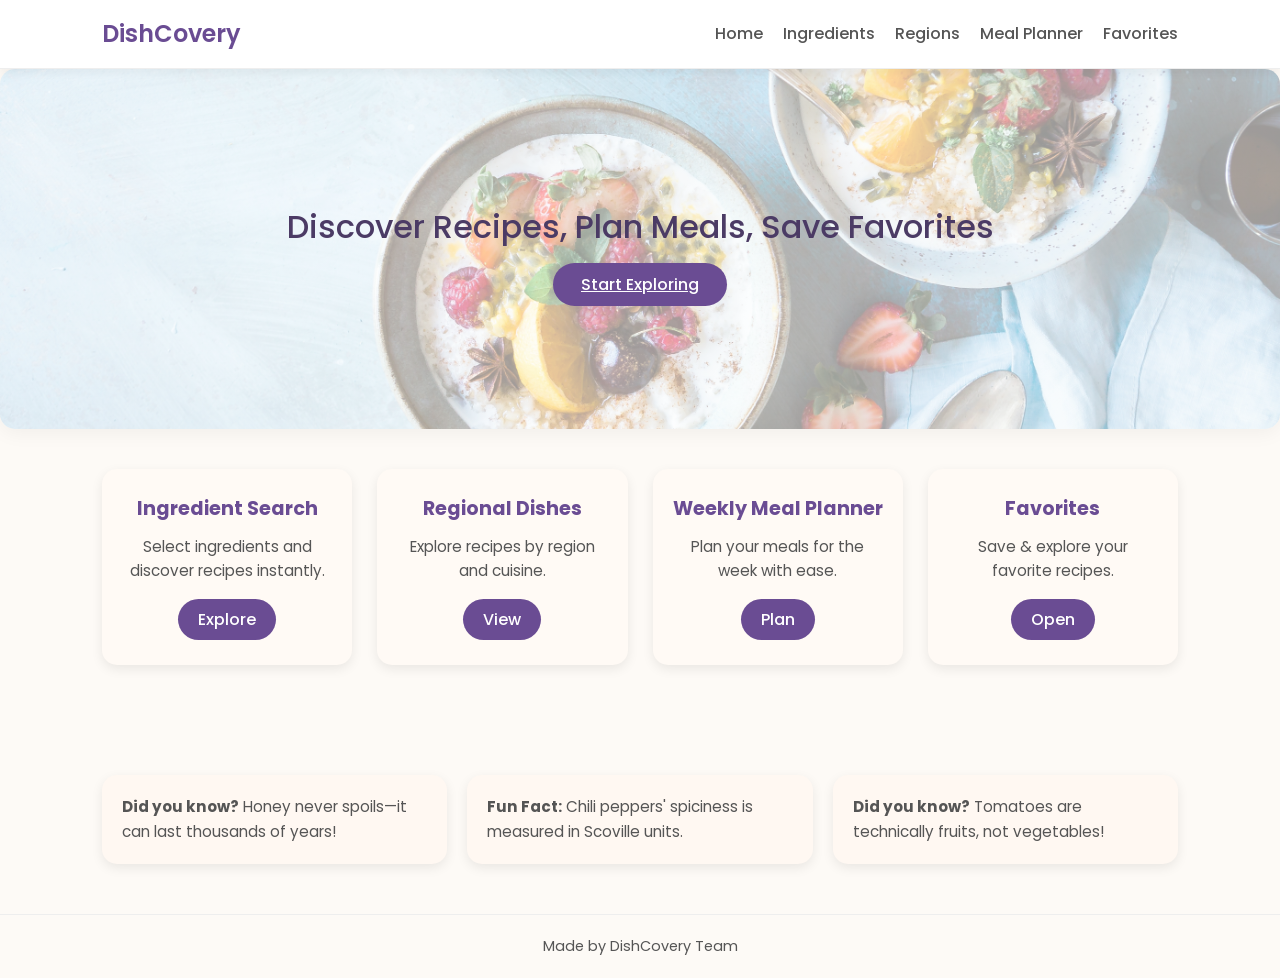
==== index.html @ defcefba "v1" ====
<!DOCTYPE html>
<html lang="en">
<head>
<meta charset="UTF-8">
<meta name="viewport" content="width=device-width, initial-scale=1.0">
<title>Find your Indian Recipe here</title>
<link rel="stylesheet" href="style.css">
</head>
<body>

<nav class="navbar">
  <div class="logo">DishCovery</div>
  <ul class="nav-links">
    <li><a href="#">Home</a></li>
    <li><a href="ingredient-search/index.html">Ingredients</a></li>
    <li><a href="regional-dishes/index.html">Regions</a></li>
    <li><a href="meal-planner/index.html">Meal Planner</a></li>
    <li><a href="favorites/index.html">Favorites</a></li>
  </ul>
</nav>

<header class="hero">
  <div class="hero-content">
    <h1>Discover Recipes, Plan Meals, Save Favorites</h1>
    <a href="#features" class="cta-btn">Start Exploring</a>
  </div>
</header>

<section class="features" id="features">
  <div class="feature-card">
    <h3>Ingredient Search</h3>
    <p>Select ingredients and discover recipes instantly.</p>
    <a href="ingredient-search/index.html" class="btn">Explore</a>
  </div>

   <div class="feature-card">
    <h3>Regional Dishes</h3>
    <p>Explore recipes by region and cuisine.</p>
    <a href="regional-dishes/index.html" class="btn">View</a>
  </div>

    <div class="feature-card">
    <h3>Weekly Meal Planner</h3>
    <p>Plan your meals for the week with ease.</p>
    <a href="meal-planner/index.html" class="btn">Plan</a>
  </div>

  <div class="feature-card">
    <h3>Favorites</h3>
    <p>Save & explore your favorite recipes.</p>
    <a href="favorites/index.html" class="btn">Open</a>
  </div>



 
</section>

<section class="random-section">
  <div class="random-grid">
    <div class="random-card">
      <p><strong>Did you know?</strong> Honey never spoils—it can last thousands of years!</p>
    </div>
    <div class="random-card">
      <p><strong>Fun Fact:</strong> Chili peppers' spiciness is measured in Scoville units.</p>
    </div>
    <div class="random-card">
      <p><strong>Did you know?</strong> Tomatoes are technically fruits, not vegetables!</p>
    </div>
  </div>
</section>

<footer>
  <p>Made by DishCovery Team</p>
</footer>

<script>
  document.querySelector(".cta-btn").addEventListener("click", () => {
    document.querySelector("#features").scrollIntoView({ behavior: "smooth" });
  });
</script>

</body>
</html>
---- style.css ----
@import url('https://fonts.googleapis.com/css2?family=Poppins:wght@300;500;600&display=swap');

* { margin:0; padding:0; box-sizing:border-box; }
body { font-family:'Poppins', sans-serif; background:#fdfaf6; color:#333; line-height:1.6; }

/* NAVBAR */
.navbar {
  display:flex; justify-content:space-between; align-items:center;
  background:#ffffff; padding:15px 8%; box-shadow:0 3px 10px rgba(0,0,0,0.05);
  position:sticky; top:0; z-index:10; border-bottom:1px solid #eee;
}
.logo { font-size:1.5rem; font-weight:600; color:#6a4c93; }
.nav-links { list-style:none; display:flex; gap:20px; }
.nav-links a { text-decoration:none; color:#555; font-weight:500; transition:color 0.3s; }
.nav-links a:hover { color:#6a4c93; }


/* HERO */
.hero {
  height:40vh;
  display:flex; justify-content:center; align-items:center; text-align:center;
  background: linear-gradient(rgba(255,255,255,0.6), rgba(255,255,255,0.6)),
              url('back/background.jpg') center/cover no-repeat;
  color:#4b3b65;
  margin-bottom:40px;
  border-radius:15px;
  box-shadow:0 4px 20px rgba(0,0,0,0.05);
}
.hero-content h1 {
  font-size:2rem; font-weight:500; margin-bottom:20px;
}

.cta-btn {
  background:#6a4c93; color:#fff; padding:10px 28px; border-radius:30px; border:none; cursor:pointer;
  font-weight:500; transition:all 0.3s ease;
}
.cta-btn:hover { background:#8e6db3; }

/* FEATURE CARDS */
.features {
  display:grid; grid-template-columns:repeat(auto-fit, minmax(240px,1fr)); gap:25px; padding:0 8% 60px 8%;
}
.feature-card {
  background:#fffaf5; border-radius:15px; text-align:center; padding:25px 20px;
  box-shadow:0 4px 12px rgba(0,0,0,0.08); transition:all 0.3s ease;
}
.feature-card:hover { transform:translateY(-5px); box-shadow:0 10px 25px rgba(0,0,0,0.1); }
.feature-card h3 { font-size:1.2rem; margin-bottom:10px; color:#6a4c93; }
.feature-card p { font-size:0.95rem; margin-bottom:15px; color:#555; }
.feature-card .btn { display:inline-block; padding:8px 20px; background:#6a4c93; color:#fff; border-radius:25px; text-decoration:none; font-weight:500; }
.feature-card .btn:hover { background:#8e6db3; }

/* RANDOM SECTION */
.random-section { padding:50px 8%; }
.random-grid { display:grid; grid-template-columns:repeat(auto-fit, minmax(220px,1fr)); gap:20px; }
.random-card { background:#fff8f2; border-radius:15px; padding:20px; box-shadow:0 4px 12px rgba(0,0,0,0.08); transition:0.3s ease; }
.random-card:hover { transform:translateY(-3px); box-shadow:0 8px 20px rgba(0,0,0,0.1); }
.random-card p { color:#555; font-size:0.95rem; }

/* FOOTER */
footer { text-align:center; padding:20px; background:#fdfaf6; color:#555; font-size:0.9rem; border-top:1px solid #eee; }

/* RESPONSIVE */
@media (max-width:768px){ .hero-content h1{font-size:1.6rem;} .features{padding:0 5% 50px 5%;} }
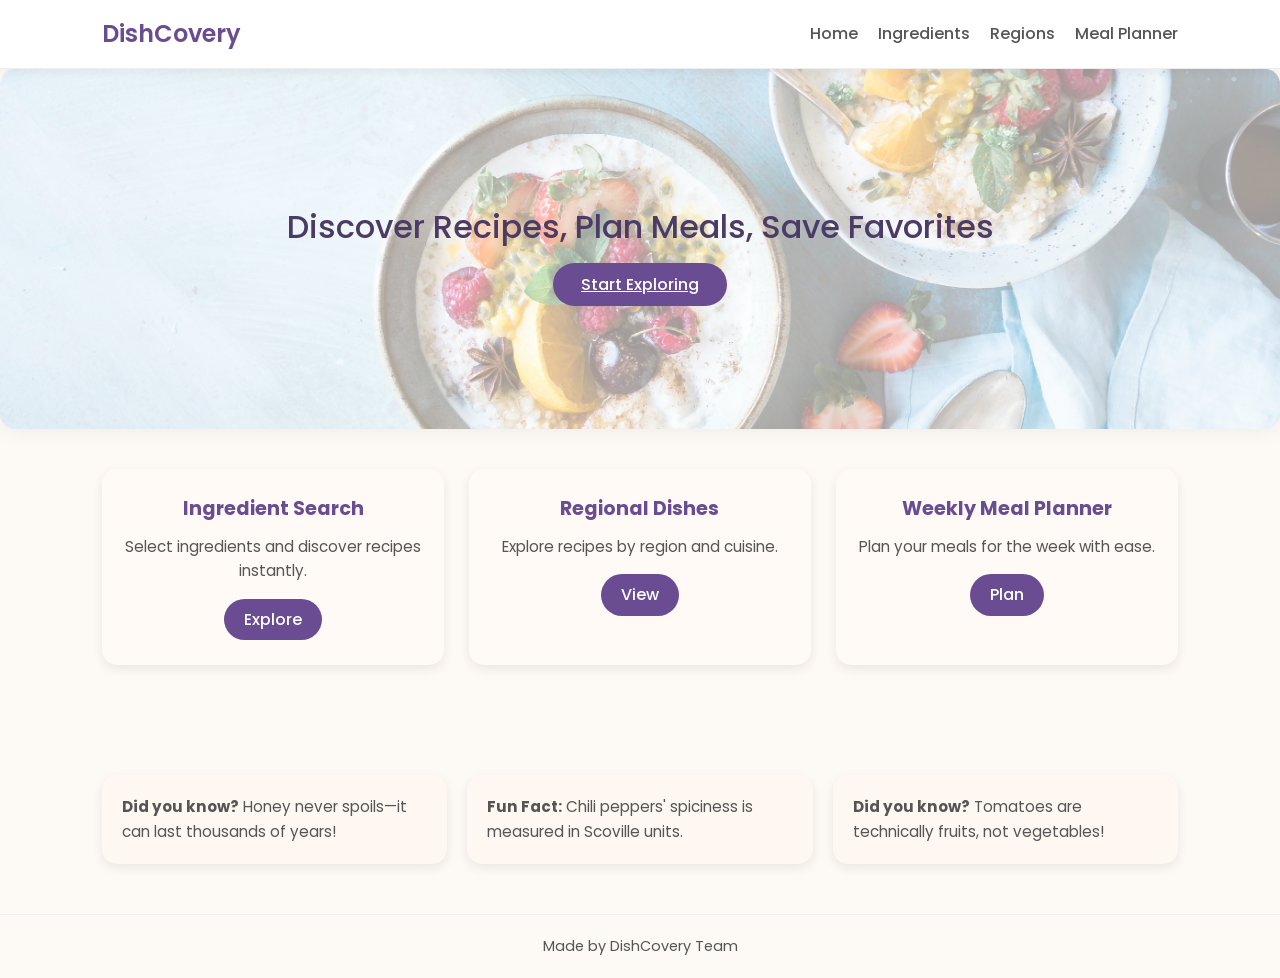
==== commit 3b24bc03: "Remove favorite feature from frontend" ====
--- a/index.html
+++ b/index.html
@@ -15,7 +15,6 @@
     <li><a href="ingredient-search/index.html">Ingredients</a></li>
     <li><a href="regional-dishes/index.html">Regions</a></li>
     <li><a href="meal-planner/index.html">Meal Planner</a></li>
-    <li><a href="favorites/index.html">Favorites</a></li>
   </ul>
 </nav>
 
@@ -45,11 +44,6 @@
     <a href="meal-planner/index.html" class="btn">Plan</a>
   </div>
 
-  <div class="feature-card">
-    <h3>Favorites</h3>
-    <p>Save & explore your favorite recipes.</p>
-    <a href="favorites/index.html" class="btn">Open</a>
-  </div>
 
 
 
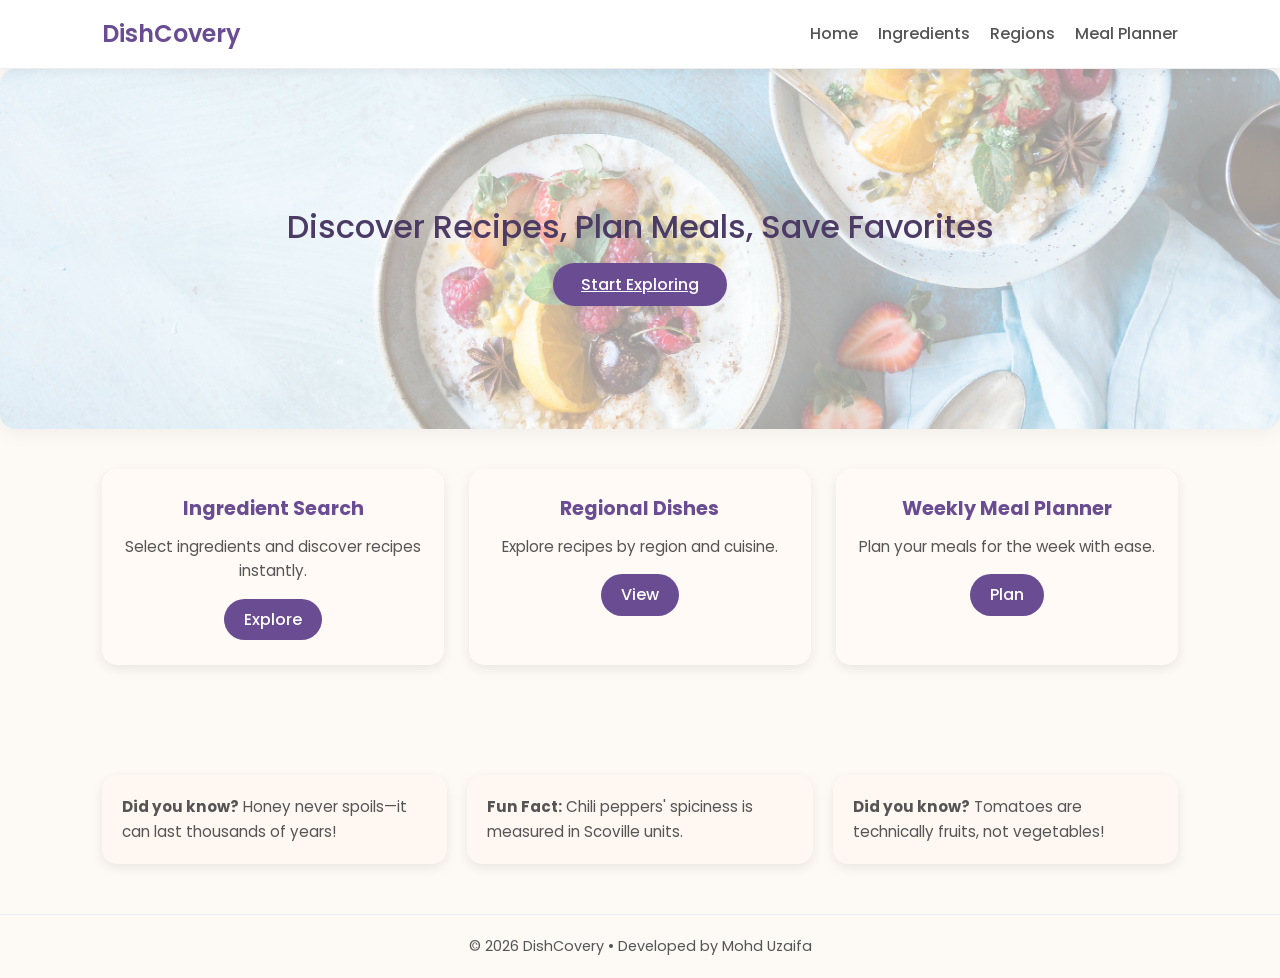
==== commit 4e4ded0b: "minor tweaks" ====
--- a/index.html
+++ b/index.html
@@ -7,6 +7,20 @@
 <link rel="stylesheet" href="style.css">
 </head>
 <body>
+<div id="loadingOverlay">
+    <div class="loading-content">
+        <div class="loading-spinner"></div>
+
+        <h2>DishCovery</h2>
+
+        <p>Loading recipes...</p>
+
+        <small>
+            Preparing 4,000 recipes for you.<br>
+            This may take a few seconds on your first visit.
+        </small>
+    </div>
+</div>
 
 <nav class="navbar">
   <div class="logo">DishCovery</div>
@@ -65,14 +79,10 @@
 </section>
 
 <footer>
-  <p>Made by DishCovery Team</p>
+  <p>© 2026 DishCovery • Developed by Mohd Uzaifa</p>
 </footer>
 
-<script>
-  document.querySelector(".cta-btn").addEventListener("click", () => {
-    document.querySelector("#features").scrollIntoView({ behavior: "smooth" });
-  });
-</script>
+<script src="script.js"></script>
 
 </body>
 </html>
--- a/style.css
+++ b/style.css
@@ -62,3 +62,52 @@
 
 /* RESPONSIVE */
 @media (max-width:768px){ .hero-content h1{font-size:1.6rem;} .features{padding:0 5% 50px 5%;} }
+/* ================= LOADING OVERLAY ================= */
+
+#loadingOverlay{
+    position:fixed;
+    inset:0;
+    background:#fdfaf6;
+    display:flex;
+    justify-content:center;
+    align-items:center;
+    z-index:99999;
+}
+
+.loading-content{
+    text-align:center;
+}
+
+.loading-spinner{
+    width:70px;
+    height:70px;
+    border:8px solid #eee;
+    border-top:8px solid #6a4c93;
+    border-radius:50%;
+    animation:spin 1s linear infinite;
+    margin:auto;
+    margin-bottom:20px;
+}
+
+.loading-content h2{
+    color:#6a4c93;
+    margin-bottom:10px;
+}
+
+.loading-content p{
+    font-size:18px;
+    margin-bottom:8px;
+}
+
+.loading-content small{
+    color:#777;
+}
+
+@keyframes spin{
+    from{
+        transform:rotate(0deg);
+    }
+    to{
+        transform:rotate(360deg);
+    }
+}
